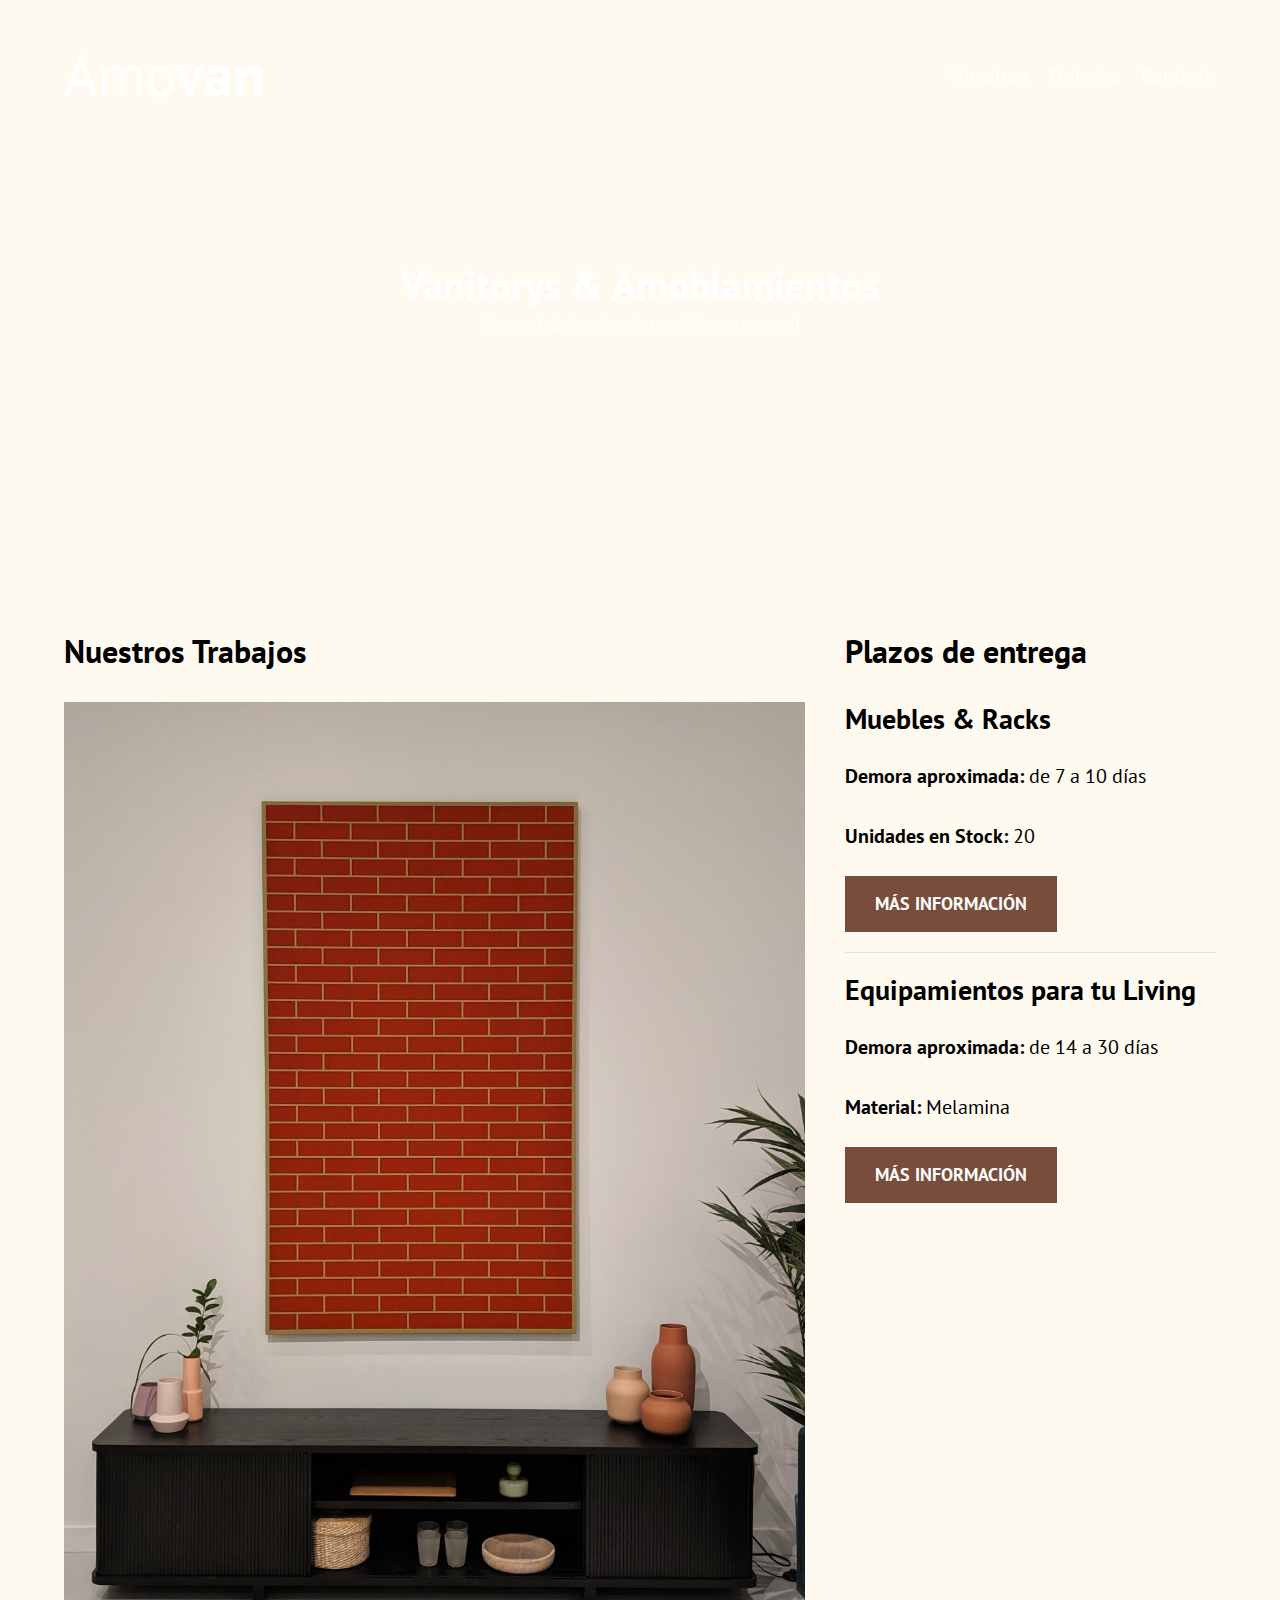
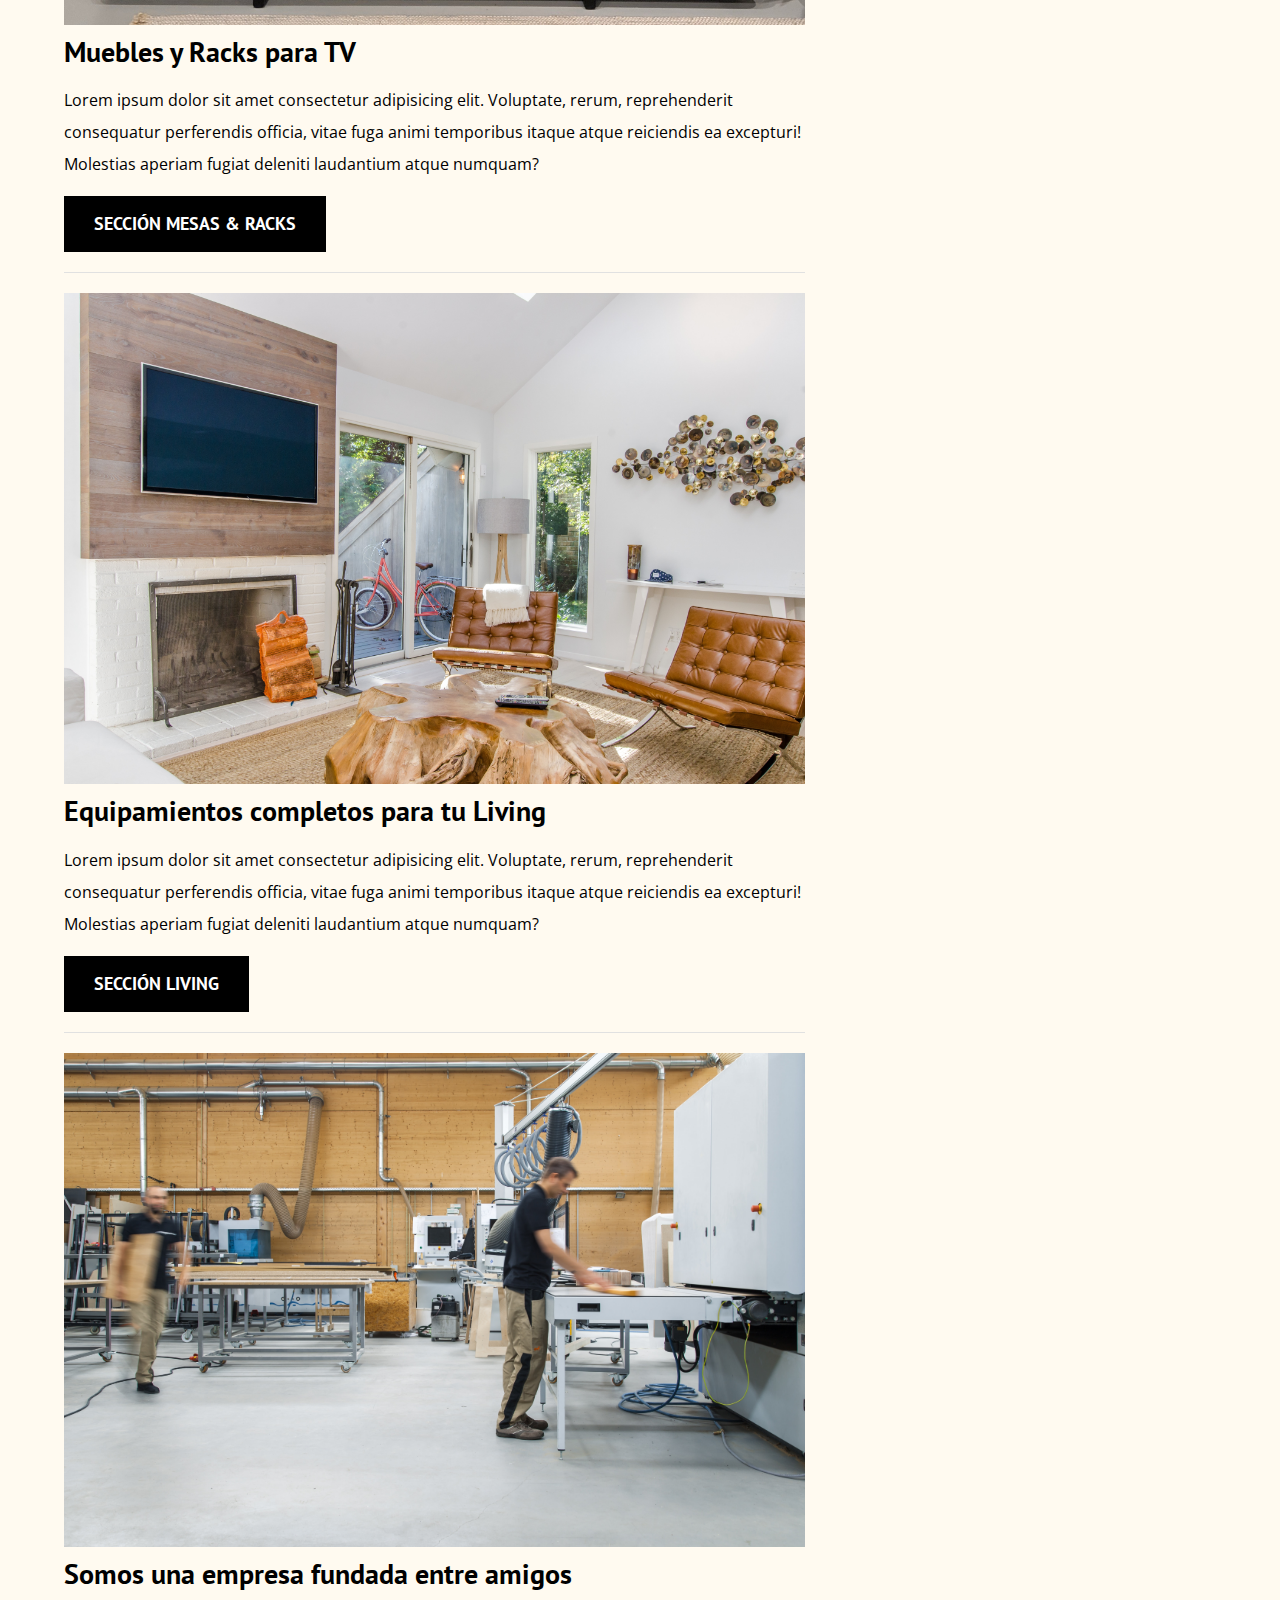
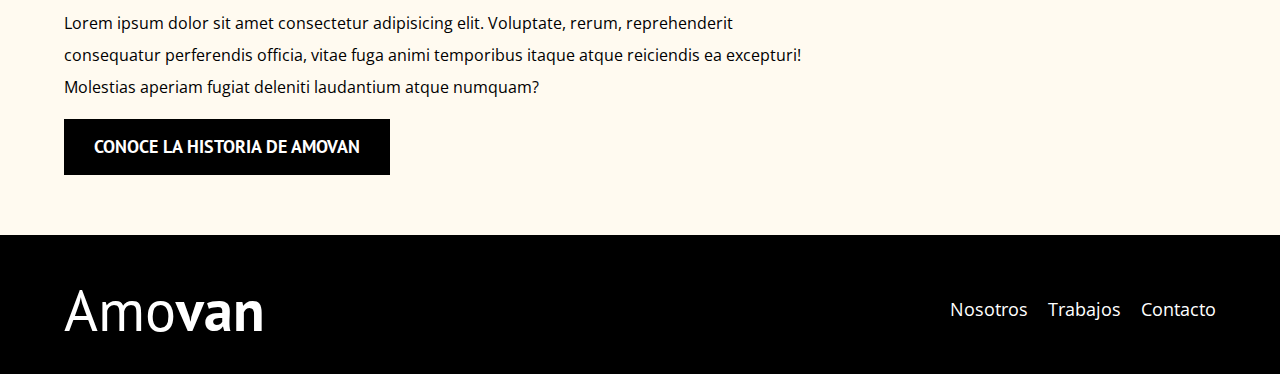
==== index.html @ 2f3b0dce "Add files via upload" ====
<!DOCTYPE html>
<html lang="en">
<head>
    <meta charset="UTF-8">
    <meta name="viewport" content="width=device-width, initial-scale=1.0">
    <title>Amovan</title>
    <meta name="description" content="Página web de blog de café">

    <!-- Prefetch -->
    <link rel="prefetch" href="nosotros.html" as="document">

    <!-- Preload -->
    <link rel="preload" href="css/normalize.css" as="style">
    <link rel="stylesheet" href="css/normalize.css">

    <link rel="preload" href="https://fonts.googleapis.com/css2?family=Open+Sans&family=PT+Sans:wght@400;700&display=swap"  crossorigin="crossorigin" as="font">
    <link href="https://fonts.googleapis.com/css2?family=Open+Sans&family=PT+Sans:wght@400;700&display=swap" rel="stylesheet">
    
    <link rel="preload" href="css/style.css" as="style">
    <link rel="stylesheet" href="css/style.css">
</head>
<body>

    <header class="header">

        <div class="contenedor">
            <div class="barra">
                <a class="logo" href="index.html">
                    <h1 class="logo__nombre no-margin centrar-texto">Amo<span class="logo__bold">van</span></h1>
                </a>

                <nav class="navegacion">
                    <a href="nosotros.html" class="navegacion__enlace">Nosotros</a>
                    <a href="trabajos.html" class="navegacion__enlace">Trabajos</a>
                    <a href="contacto.html" class="navegacion__enlace">Contacto</a>
                </nav>
            </div>
        </div>

        <div class="header__texto">
            <h2 class="no-margin">Vanitorys & Amoblamientos</h2>
            <p class="no-margin">Somos fabricantes de muebles en general</p>
        </div>
    </header>

    <div class="contenedor contenido-principal">
        <main class="blog">
            <h3>Nuestros Trabajos</h3>

            <article class="entrada">
                <div class="entrada__imagen">
                    <picture>
                        <img loading="lazy" src="img/mesitamelamina.jpg" alt="imagen blog"> 
                    </picture>
                </div>

                <div class="entrada__contenido">
                    <h4 class="no-margin">Muebles y Racks para TV </h4>
                    <p>Lorem ipsum dolor sit amet consectetur adipisicing elit. Voluptate, rerum, reprehenderit consequatur perferendis officia, vitae fuga animi temporibus itaque atque reiciendis ea excepturi! Molestias aperiam fugiat deleniti laudantium atque numquam?</p>
                    <a href="entrada.html" class="boton boton--primario">Sección Mesas & Racks</a>
                </div>
            </article>

            <article class="entrada">
                <div class="entrada__imagen">
                    <picture>
                        <img loading="lazy" src="img/livingcontele.jpg" alt="imagen blog"> 
                    </picture>
                </div>

                <div class="entrada__contenido">
                    <h4 class="no-margin">Equipamientos completos para tu Living</h4>
                    <p>Lorem ipsum dolor sit amet consectetur adipisicing elit. Voluptate, rerum, reprehenderit consequatur perferendis officia, vitae fuga animi temporibus itaque atque reiciendis ea excepturi! Molestias aperiam fugiat deleniti laudantium atque numquam?</p>
                    <a href="entrada.html" class="boton boton--primario">Sección Living</a>
                </div>
            </article>

            <article class="entrada">
                <div class="entrada__imagen">
                    <picture>
                        <img loading="lazy" src="img/luisychicha.jpg" alt="imagen blog"> 
                    </picture>
                </div>

                <div class="entrada__contenido">
                    <h4 class="no-margin">Somos una empresa fundada entre amigos</h4>
                    <p>Lorem ipsum dolor sit amet consectetur adipisicing elit. Voluptate, rerum, reprehenderit consequatur perferendis officia, vitae fuga animi temporibus itaque atque reiciendis ea excepturi! Molestias aperiam fugiat deleniti laudantium atque numquam?</p>
                    <a href="entrada.html" class="boton boton--primario">Conoce la historia de AMOVAN</a>
                </div>
            </article>
        </main>
        <aside class="sidebar">
            <h3>Plazos de entrega</h3>

            <ul class="cursos no-padding">
                <li class="widget-curso">
                    <h4 class="no-margin">Muebles & Racks</h4>
                    <p class="widget-curso__label">Demora aproximada: 
                        <span class="widget-curso__info">de 7 a 10 días</span>
                    </p>
                    <p class="widget-curso__label">Unidades en Stock: 
                        <span class="widget-curso__info">20</span>
                    </p>
                    <a href="entrada.html" class="boton boton--secundario">Más Información</a>
                </li>

                <li class="widget-curso">
                    <h4 class="no-margin">Equipamientos para tu Living</h4>
                    <p class="widget-curso__label">Demora aproximada: 
                        <span class="widget-curso__info">de 14 a 30 días</span>
                    </p>
                    <p class="widget-curso__label">Material: 
                        <span class="widget-curso__info">Melamina</span>
                    </p>
                    <a href="entrada.html" class="boton boton--secundario">Más Información</a>
                </li>
            </ul>
        </aside>
    </div>

    <footer class="footer">
        <div class="contenedor">
            <div class="barra">
                <a class="logo" href="index.html">
                    <h1 class="logo__nombre no-margin centrar-texto">Amo<span class="logo__bold">van</span></h1>
                </a>

                <nav class="navegacion">
                    <a href="nosotros.html" class="navegacion__enlace">Nosotros</a>
                    <a href="trabajos.html" class="navegacion__enlace">Trabajos</a>
                    <a href="contacto.html" class="navegacion__enlace">Contacto</a>
                </nav>
            </div>
        </div>
    </footer>
    
    <script src="js/modernizr.js"></script>
</body>
</html>
---- css/style.css ----
:root {
    --fuenteHeading: 'PT Sans', sans-serif;
    --fuenteParrafos: 'Open Sans', sans-serif;

    --primario: #784D3C;
    --gris: #e1e1e1;
    --blanco: #ffffff;
    --negro: #000000;
}
html {
    box-sizing: border-box;
    font-size: 62.5%; /* 1 rem = 10px */    
}
*, *:before, *:after {
    box-sizing: inherit;
}
body {
    background-color: #fffaf0;
    font-family: var(--fuenteParrafos);
    font-size: 1.6rem;
    line-height: 2;
}

/** Globales **/
.contenedor {
    width: min(90%, 120rem);
    margin: 0 auto;
}
a {
    text-decoration: none;
}
h1, h2, h3, h4 {
    font-family: var(--fuenteHeading);
    line-height: 1.2;
}
h1 {
    font-size: 5.8rem;
}
h2 {
    font-size: 4rem;
}
h3 {
    font-size: 3.2rem;
}
h4 {
    font-size: 2.8rem;
}
img {
    max-width: 100%;
}
/** Utilidades **/
.no-margin {
    margin: 0;
}
.no-padding {
    padding: 0;
}
.centrar-texto {
    text-align: center;
}

/** Header **/
.webp .header {
    background-image: url(../img/bannereditado.jpg);
}
.no-webp .header {
    background-image: url(../img/bannereditado.jpg);
}
.header {
    height: 60rem;
    background-size: cover;
    background-repeat: no-repeat;
    background-position: center center;
}
.header__texto {
   text-align: center;
   color: var(--blanco);
   margin-top: 5rem;
}
@media (min-width: 768px) {
    .header__texto {
        margin-top: 15rem;
    }
}
.barra {
    padding-top: 4rem;
}

@media (min-width: 768px) {
    .barra {
        display: flex;
        justify-content: space-between;
        align-items: center;
    }
}
.logo {
    color: var(--blanco);
    
}
.logo__nombre {
    font-weight: 400;
}
.logo__bold {
    font-weight: 700;
}
@media (min-width: 768px) {
    .navegacion {
        display: flex;
        gap: 2rem;
    }
}
.navegacion__enlace {
    display: block;
    text-align: center;
    font-size: 1.8rem;
    color: var(--blanco);
}

@media (min-width: 768px) {
    .contenido-principal {
        display: grid;
        grid-template-columns: 2fr 1fr;
        column-gap: 4rem;
    }
}

.entrada {
    border-bottom: 1px solid var(--gris);
    margin-bottom: 2rem;
}
.entrada:last-of-type {
    border: none;
    margin-bottom: 0;
}
.boton {
    display: block;
    font-family: var(--fuenteHeading);
    color: var(--blanco);
    text-align: center;
    padding: 1rem 3rem;
    font-size: 1.8rem;
    text-transform: uppercase;
    font-weight: 700;
    margin-bottom: 2rem;
    border: none;
}

@media (min-width: 768px) {
    .boton {
        display: inline-block;

    }
}
.boton:hover {
    cursor: pointer;
}
.boton--primario {
    background-color: var(--negro);
}
.boton--secundario {
    background-color: var(--primario);
}

.cursos {
    list-style: none;
}

.widget-curso {
    border-bottom: 1px solid var(--gris);
    margin-bottom: 2rem;
}
.widget-curso:last-of-type {
    border: none;
    margin-bottom: 0;
}
.widget-curso__label {
    font-family: var(--fuenteHeading);
    font-weight: bold;
}
.widget-curso__info {
    font-weight: normal;
}
.widget-curso__label,
.widget-curso__info {
    font-size: 2rem;
}

.footer {
    background-color: var(--negro);
    padding-bottom: 3rem;
    margin-top: 4rem;
}

/** Sobre Nosotros **/
@media (min-width: 768px) {
    .sobre-nosotros {
        display: grid;
        grid-template-columns: repeat(2, 1fr);
        column-gap: 2rem;
    }
}

/** Cursos **/
.curso {
    padding: 3rem 0;
    border-bottom: 1px solid var(--gris);
}
@media (min-width: 768px) {
    .curso {
        display: grid;
        grid-template-columns: 1fr 2fr;
        column-gap: 2rem;
    }
}
.curso:last-of-type {
   border: none;
}
.curso__label {
    font-family: var(--fuenteHeading);
    font-weight: bold;
}
.curso__info {
    font-weight: normal;
}
.curso__label,
.curso__info {
    font-size: 2rem;
}

/** Contacto **/
.contacto-bg {
    background-image: url(../img/maquinas.jpg);
    height: 40rem;
    background-size: cover;
    background-repeat: no-repeat;
}

.formulario {
    background-color: var(--blanco);
    margin: -5rem auto 0 auto;
    width: 95%;
    padding: 5rem;
}
.campo {
    display: flex;
    margin-bottom: 2rem;
}
.campo__label {
    flex: 0 0 9rem;
    text-align: right;
    padding-right: 2rem;
}
.campo__field {
    flex: 1;
    border: 1px solid var(--gris);
}
.campo__field--textarea {
    height: 20rem;
}
---- css/style.css ----
:root {
    --fuenteHeading: 'PT Sans', sans-serif;
    --fuenteParrafos: 'Open Sans', sans-serif;

    --primario: #784D3C;
    --gris: #e1e1e1;
    --blanco: #ffffff;
    --negro: #000000;
}
html {
    box-sizing: border-box;
    font-size: 62.5%; /* 1 rem = 10px */    
}
*, *:before, *:after {
    box-sizing: inherit;
}
body {
    background-color: #fffaf0;
    font-family: var(--fuenteParrafos);
    font-size: 1.6rem;
    line-height: 2;
}

/** Globales **/
.contenedor {
    width: min(90%, 120rem);
    margin: 0 auto;
}
a {
    text-decoration: none;
}
h1, h2, h3, h4 {
    font-family: var(--fuenteHeading);
    line-height: 1.2;
}
h1 {
    font-size: 5.8rem;
}
h2 {
    font-size: 4rem;
}
h3 {
    font-size: 3.2rem;
}
h4 {
    font-size: 2.8rem;
}
img {
    max-width: 100%;
}
/** Utilidades **/
.no-margin {
    margin: 0;
}
.no-padding {
    padding: 0;
}
.centrar-texto {
    text-align: center;
}

/** Header **/
.webp .header {
    background-image: url(../img/bannereditado.jpg);
}
.no-webp .header {
    background-image: url(../img/bannereditado.jpg);
}
.header {
    height: 60rem;
    background-size: cover;
    background-repeat: no-repeat;
    background-position: center center;
}
.header__texto {
   text-align: center;
   color: var(--blanco);
   margin-top: 5rem;
}
@media (min-width: 768px) {
    .header__texto {
        margin-top: 15rem;
    }
}
.barra {
    padding-top: 4rem;
}

@media (min-width: 768px) {
    .barra {
        display: flex;
        justify-content: space-between;
        align-items: center;
    }
}
.logo {
    color: var(--blanco);
    
}
.logo__nombre {
    font-weight: 400;
}
.logo__bold {
    font-weight: 700;
}
@media (min-width: 768px) {
    .navegacion {
        display: flex;
        gap: 2rem;
    }
}
.navegacion__enlace {
    display: block;
    text-align: center;
    font-size: 1.8rem;
    color: var(--blanco);
}

@media (min-width: 768px) {
    .contenido-principal {
        display: grid;
        grid-template-columns: 2fr 1fr;
        column-gap: 4rem;
    }
}

.entrada {
    border-bottom: 1px solid var(--gris);
    margin-bottom: 2rem;
}
.entrada:last-of-type {
    border: none;
    margin-bottom: 0;
}
.boton {
    display: block;
    font-family: var(--fuenteHeading);
    color: var(--blanco);
    text-align: center;
    padding: 1rem 3rem;
    font-size: 1.8rem;
    text-transform: uppercase;
    font-weight: 700;
    margin-bottom: 2rem;
    border: none;
}

@media (min-width: 768px) {
    .boton {
        display: inline-block;

    }
}
.boton:hover {
    cursor: pointer;
}
.boton--primario {
    background-color: var(--negro);
}
.boton--secundario {
    background-color: var(--primario);
}

.cursos {
    list-style: none;
}

.widget-curso {
    border-bottom: 1px solid var(--gris);
    margin-bottom: 2rem;
}
.widget-curso:last-of-type {
    border: none;
    margin-bottom: 0;
}
.widget-curso__label {
    font-family: var(--fuenteHeading);
    font-weight: bold;
}
.widget-curso__info {
    font-weight: normal;
}
.widget-curso__label,
.widget-curso__info {
    font-size: 2rem;
}

.footer {
    background-color: var(--negro);
    padding-bottom: 3rem;
    margin-top: 4rem;
}

/** Sobre Nosotros **/
@media (min-width: 768px) {
    .sobre-nosotros {
        display: grid;
        grid-template-columns: repeat(2, 1fr);
        column-gap: 2rem;
    }
}

/** Cursos **/
.curso {
    padding: 3rem 0;
    border-bottom: 1px solid var(--gris);
}
@media (min-width: 768px) {
    .curso {
        display: grid;
        grid-template-columns: 1fr 2fr;
        column-gap: 2rem;
    }
}
.curso:last-of-type {
   border: none;
}
.curso__label {
    font-family: var(--fuenteHeading);
    font-weight: bold;
}
.curso__info {
    font-weight: normal;
}
.curso__label,
.curso__info {
    font-size: 2rem;
}

/** Contacto **/
.contacto-bg {
    background-image: url(../img/maquinas.jpg);
    height: 40rem;
    background-size: cover;
    background-repeat: no-repeat;
}

.formulario {
    background-color: var(--blanco);
    margin: -5rem auto 0 auto;
    width: 95%;
    padding: 5rem;
}
.campo {
    display: flex;
    margin-bottom: 2rem;
}
.campo__label {
    flex: 0 0 9rem;
    text-align: right;
    padding-right: 2rem;
}
.campo__field {
    flex: 1;
    border: 1px solid var(--gris);
}
.campo__field--textarea {
    height: 20rem;
}
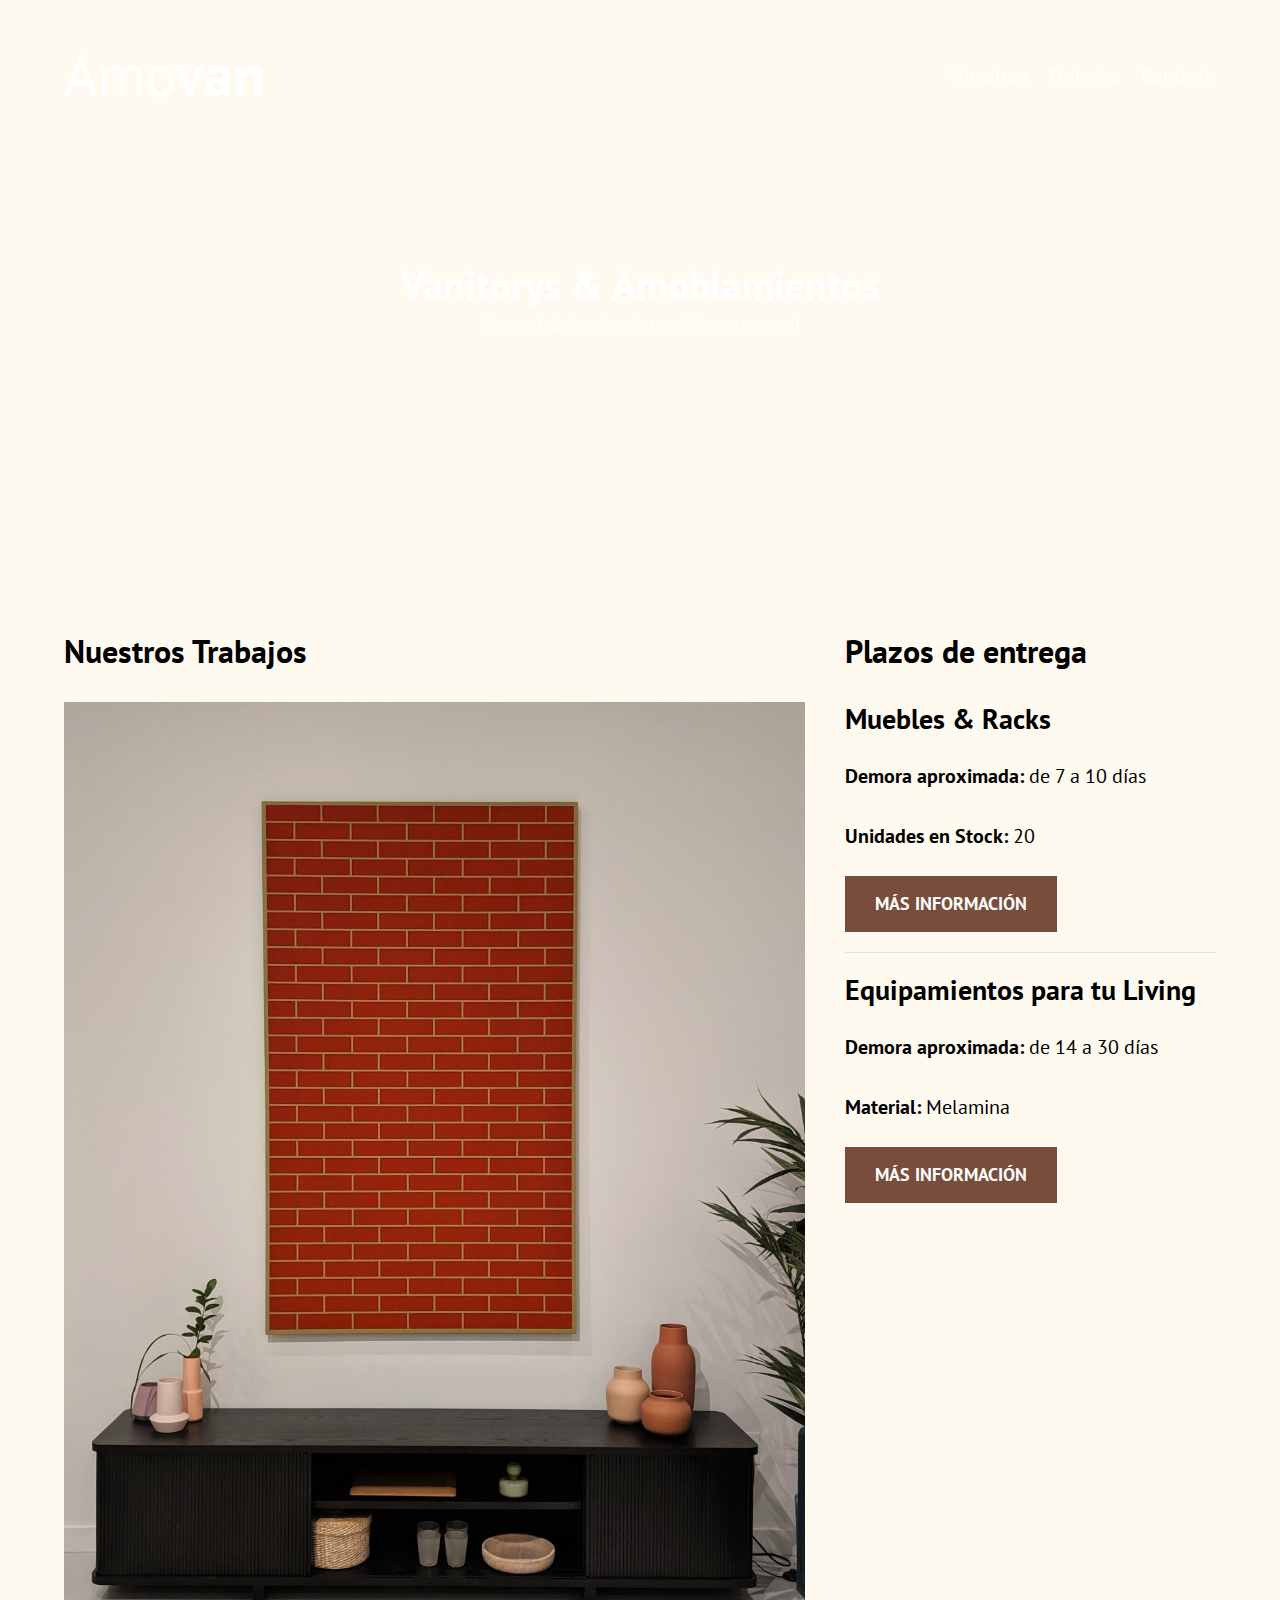
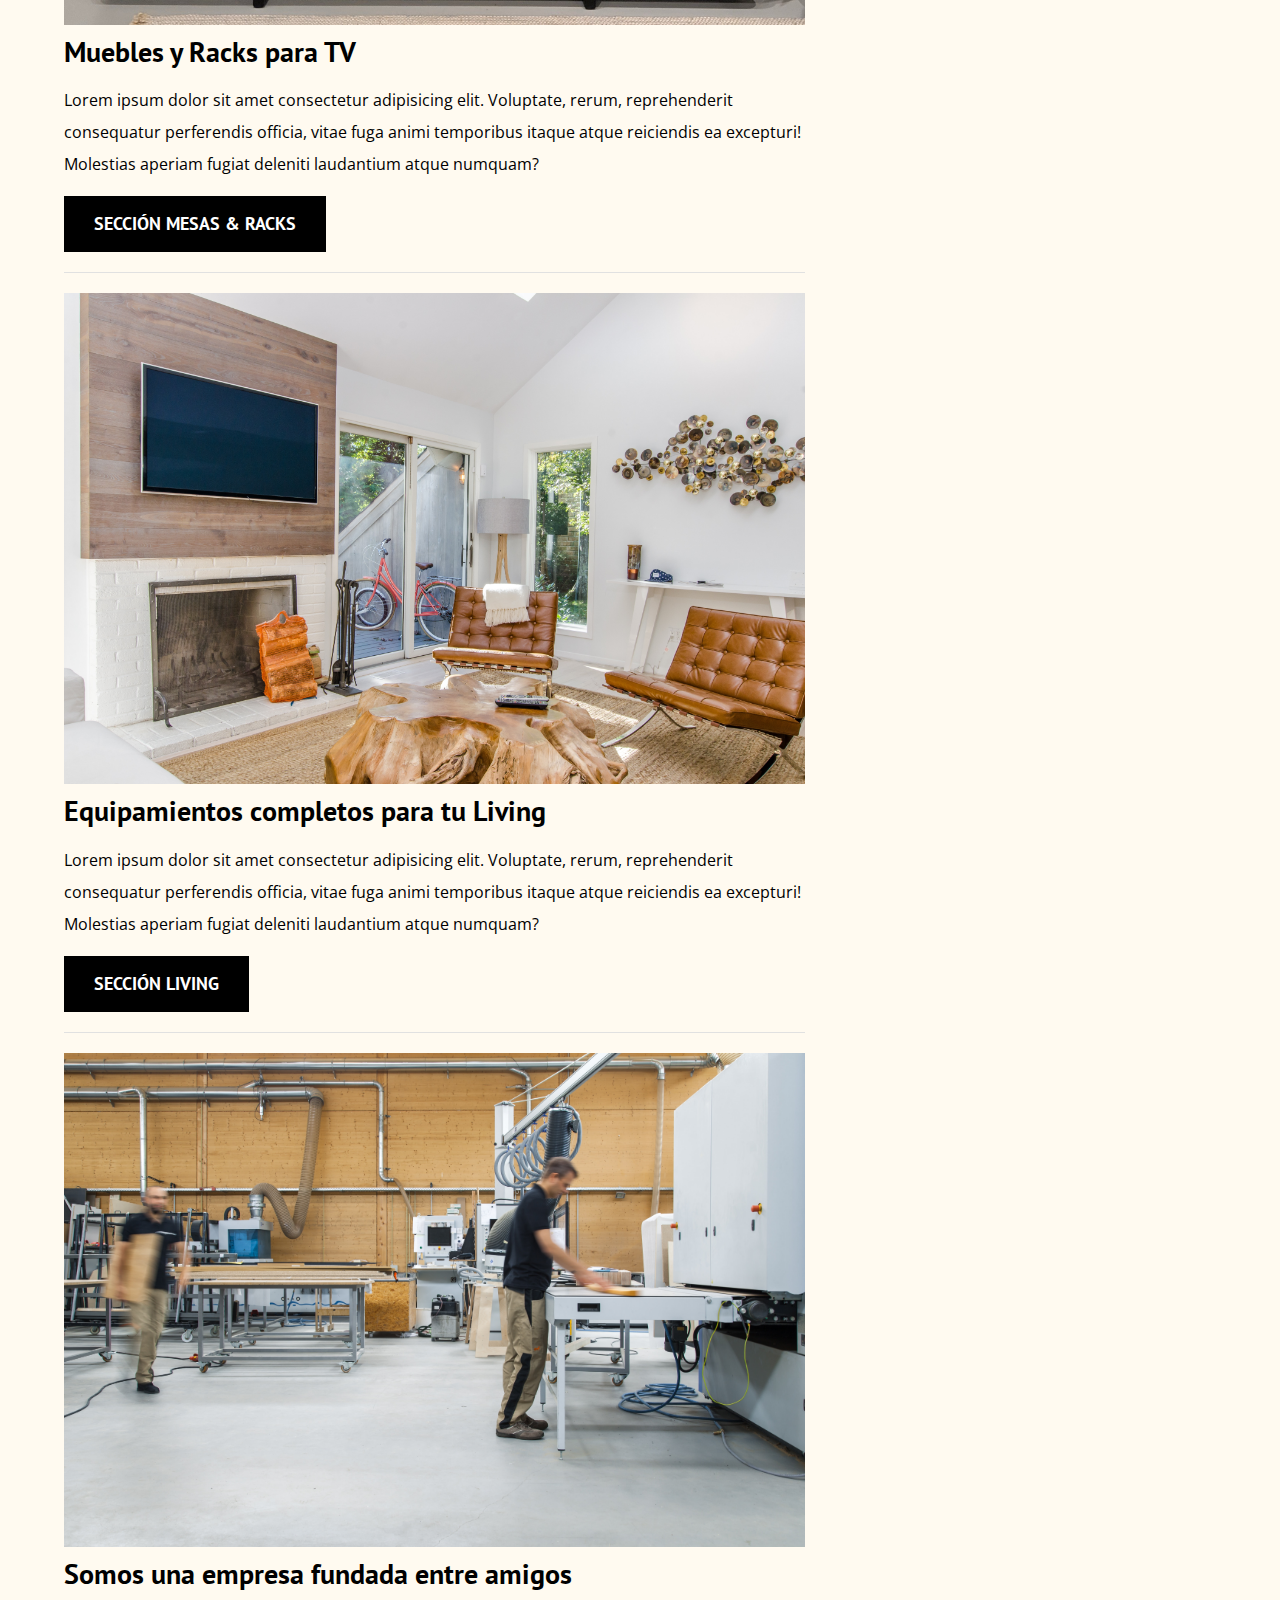
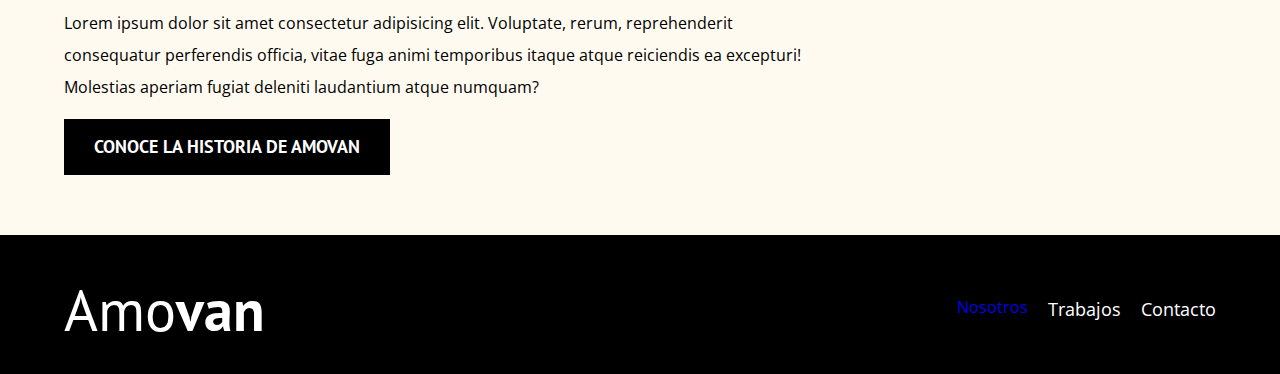
==== commit 5bf6a3c5: "Add files via upload" ====
--- a/index.html
+++ b/index.html
@@ -1,10 +1,11 @@
 <!DOCTYPE html>
 <html lang="en">
+
 <head>
     <meta charset="UTF-8">
     <meta name="viewport" content="width=device-width, initial-scale=1.0">
     <title>Amovan</title>
-    <meta name="description" content="Página web de blog de café">
+    <meta name="description" content="Página web de muebles de diseño">
 
     <!-- Prefetch -->
     <link rel="prefetch" href="nosotros.html" as="document">
@@ -13,12 +14,19 @@
     <link rel="preload" href="css/normalize.css" as="style">
     <link rel="stylesheet" href="css/normalize.css">
 
-    <link rel="preload" href="https://fonts.googleapis.com/css2?family=Open+Sans&family=PT+Sans:wght@400;700&display=swap"  crossorigin="crossorigin" as="font">
-    <link href="https://fonts.googleapis.com/css2?family=Open+Sans&family=PT+Sans:wght@400;700&display=swap" rel="stylesheet">
-    
+    <link rel="preload"
+        href="https://fonts.googleapis.com/css2?family=Open+Sans&family=PT+Sans:wght@400;700&display=swap"
+        crossorigin="crossorigin" as="font">
+    <link href="https://fonts.googleapis.com/css2?family=Open+Sans&family=PT+Sans:wght@400;700&display=swap"
+        rel="stylesheet">
+    <link rel="preconnect" href="https://fonts.googleapis.com">
+
+    <link rel="preconnect" href="https://fonts.gstatic.com" crossorigin>
+    <link href="https://fonts.googleapis.com/css2?family=Lobster&display=swap" rel="stylesheet">
     <link rel="preload" href="css/style.css" as="style">
     <link rel="stylesheet" href="css/style.css">
 </head>
+
 <body>
 
     <header class="header">
@@ -26,7 +34,8 @@
         <div class="contenedor">
             <div class="barra">
                 <a class="logo" href="index.html">
-                    <h1 class="logo__nombre no-margin centrar-texto">Amo<span class="logo__bold">van</span></h1>
+                    <h1 class="logo__nombre no-margin centrar-texto animar-logo">Amo<span class="logo__bold">van</span>
+                    </h1>
                 </a>
 
                 <nav class="navegacion">
@@ -38,81 +47,88 @@
         </div>
 
         <div class="header__texto">
-            <h2 class="no-margin">Vanitorys & Amoblamientos</h2>
-            <p class="no-margin">Somos fabricantes de muebles en general</p>
+            <h2 class="no-margin hidden">Vanitorys & Amoblamientos</h2>
+            <p class="no-margin hidden">Somos fabricantes de muebles en general</p>
         </div>
     </header>
 
     <div class="contenedor contenido-principal">
         <main class="blog">
-            <h3>Nuestros Trabajos</h3>
+
+            <h3 class="hidden">Nuestros Trabajos</h3>
 
             <article class="entrada">
-                <div class="entrada__imagen">
+                <div class="entrada__imagen hidden">
                     <picture>
-                        <img loading="lazy" src="img/mesitamelamina.jpg" alt="imagen blog"> 
+                        <img loading="lazy" src="img/mesitamelamina.jpg" alt="imagen blog">
                     </picture>
                 </div>
 
-                <div class="entrada__contenido">
-                    <h4 class="no-margin">Muebles y Racks para TV </h4>
-                    <p>Lorem ipsum dolor sit amet consectetur adipisicing elit. Voluptate, rerum, reprehenderit consequatur perferendis officia, vitae fuga animi temporibus itaque atque reiciendis ea excepturi! Molestias aperiam fugiat deleniti laudantium atque numquam?</p>
-                    <a href="entrada.html" class="boton boton--primario">Sección Mesas & Racks</a>
+                <div class="entrada__contenido hidden">
+                    <h4 class="no-margin hidden">Muebles y Racks para TV </h4>
+                    <p class="hidden">Lorem ipsum dolor sit amet consectetur adipisicing elit. Voluptate, rerum,
+                        reprehenderit consequatur perferendis officia, vitae fuga animi temporibus itaque atque
+                        reiciendis ea excepturi! Molestias aperiam fugiat deleniti laudantium atque numquam?</p>
+                    <a href="entrada.html" class="boton boton--primario hidden">Sección Mesas & Racks</a>
                 </div>
             </article>
 
             <article class="entrada">
                 <div class="entrada__imagen">
                     <picture>
-                        <img loading="lazy" src="img/livingcontele.jpg" alt="imagen blog"> 
+                        <img loading="lazy" src="img/livingcontele.jpg" alt="imagen blog" class="hidden">
                     </picture>
                 </div>
 
                 <div class="entrada__contenido">
-                    <h4 class="no-margin">Equipamientos completos para tu Living</h4>
-                    <p>Lorem ipsum dolor sit amet consectetur adipisicing elit. Voluptate, rerum, reprehenderit consequatur perferendis officia, vitae fuga animi temporibus itaque atque reiciendis ea excepturi! Molestias aperiam fugiat deleniti laudantium atque numquam?</p>
-                    <a href="entrada.html" class="boton boton--primario">Sección Living</a>
+                    <h4 class="no-margin hidden">Equipamientos completos para tu Living</h4>
+                    <p class="hidden">Lorem ipsum dolor sit amet consectetur adipisicing elit. Voluptate, rerum,
+                        reprehenderit consequatur perferendis officia, vitae fuga animi temporibus itaque atque
+                        reiciendis ea excepturi! Molestias aperiam fugiat deleniti laudantium atque numquam?</p>
+                    <a href="entrada.html" class="boton boton--primario hidden">Sección Living</a>
                 </div>
             </article>
 
             <article class="entrada">
                 <div class="entrada__imagen">
                     <picture>
-                        <img loading="lazy" src="img/luisychicha.jpg" alt="imagen blog"> 
+                        <img loading="lazy" src="img/luisychicha.jpg" alt="imagen blog" class="hidden">
                     </picture>
                 </div>
 
                 <div class="entrada__contenido">
-                    <h4 class="no-margin">Somos una empresa fundada entre amigos</h4>
-                    <p>Lorem ipsum dolor sit amet consectetur adipisicing elit. Voluptate, rerum, reprehenderit consequatur perferendis officia, vitae fuga animi temporibus itaque atque reiciendis ea excepturi! Molestias aperiam fugiat deleniti laudantium atque numquam?</p>
-                    <a href="entrada.html" class="boton boton--primario">Conoce la historia de AMOVAN</a>
+                    <h4 class="no-margin hidden">Somos una empresa fundada entre amigos</h4>
+                    <p class="hidden">Lorem ipsum dolor sit amet consectetur adipisicing elit. Voluptate, rerum,
+                        reprehenderit consequatur perferendis officia, vitae fuga animi temporibus itaque atque
+                        reiciendis ea excepturi! Molestias aperiam fugiat deleniti laudantium atque numquam?</p>
+                    <a href="entrada.html" class="boton boton--primario hidden">Conoce la historia de AMOVAN</a>
                 </div>
             </article>
         </main>
         <aside class="sidebar">
-            <h3>Plazos de entrega</h3>
+            <h3 class="hidden">Plazos de entrega</h3>
 
             <ul class="cursos no-padding">
                 <li class="widget-curso">
-                    <h4 class="no-margin">Muebles & Racks</h4>
-                    <p class="widget-curso__label">Demora aproximada: 
-                        <span class="widget-curso__info">de 7 a 10 días</span>
+                    <h4 class="no-margin hidden">Muebles & Racks</h4>
+                    <p class="widget-curso__label hidden">Demora aproximada:
+                        <span class="widget-curso__info hidden">de 7 a 10 días</span>
                     </p>
-                    <p class="widget-curso__label">Unidades en Stock: 
-                        <span class="widget-curso__info">20</span>
+                    <p class="widget-curso__label hidden">Unidades en Stock:
+                        <span class="widget-curso__info hidden">20</span>
                     </p>
-                    <a href="entrada.html" class="boton boton--secundario">Más Información</a>
+                    <a href="entrada.html" class="boton boton--secundario hidden">Más Información</a>
                 </li>
 
                 <li class="widget-curso">
-                    <h4 class="no-margin">Equipamientos para tu Living</h4>
-                    <p class="widget-curso__label">Demora aproximada: 
-                        <span class="widget-curso__info">de 14 a 30 días</span>
+                    <h4 class="no-margin hidden">Equipamientos para tu Living</h4>
+                    <p class="widget-curso__label hidden">Demora aproximada:
+                        <span class="widget-curso__info hidden">de 14 a 30 días</span>
                     </p>
-                    <p class="widget-curso__label">Material: 
-                        <span class="widget-curso__info">Melamina</span>
+                    <p class="widget-curso__label hidden">Material:
+                        <span class="widget-curso__info hidden">Melamina</span>
                     </p>
-                    <a href="entrada.html" class="boton boton--secundario">Más Información</a>
+                    <a href="entrada.html" class="boton boton--secundario hidden">Más Información</a>
                 </li>
             </ul>
         </aside>
@@ -122,18 +138,22 @@
         <div class="contenedor">
             <div class="barra">
                 <a class="logo" href="index.html">
-                    <h1 class="logo__nombre no-margin centrar-texto">Amo<span class="logo__bold">van</span></h1>
+                    <h1 class="logo__nombre no-margin centrar-texto hidden">Amo<span class="logo__bold">van</span></h1>
                 </a>
 
                 <nav class="navegacion">
-                    <a href="nosotros.html" class="navegacion__enlace">Nosotros</a>
+                    <a href="nosotros.html" class="navegacion__enlace--activo">Nosotros</a>
                     <a href="trabajos.html" class="navegacion__enlace">Trabajos</a>
                     <a href="contacto.html" class="navegacion__enlace">Contacto</a>
                 </nav>
             </div>
         </div>
     </footer>
-    
+
     <script src="js/modernizr.js"></script>
+
+    <script src="js/scripts.js"></script>
+
 </body>
+
 </html>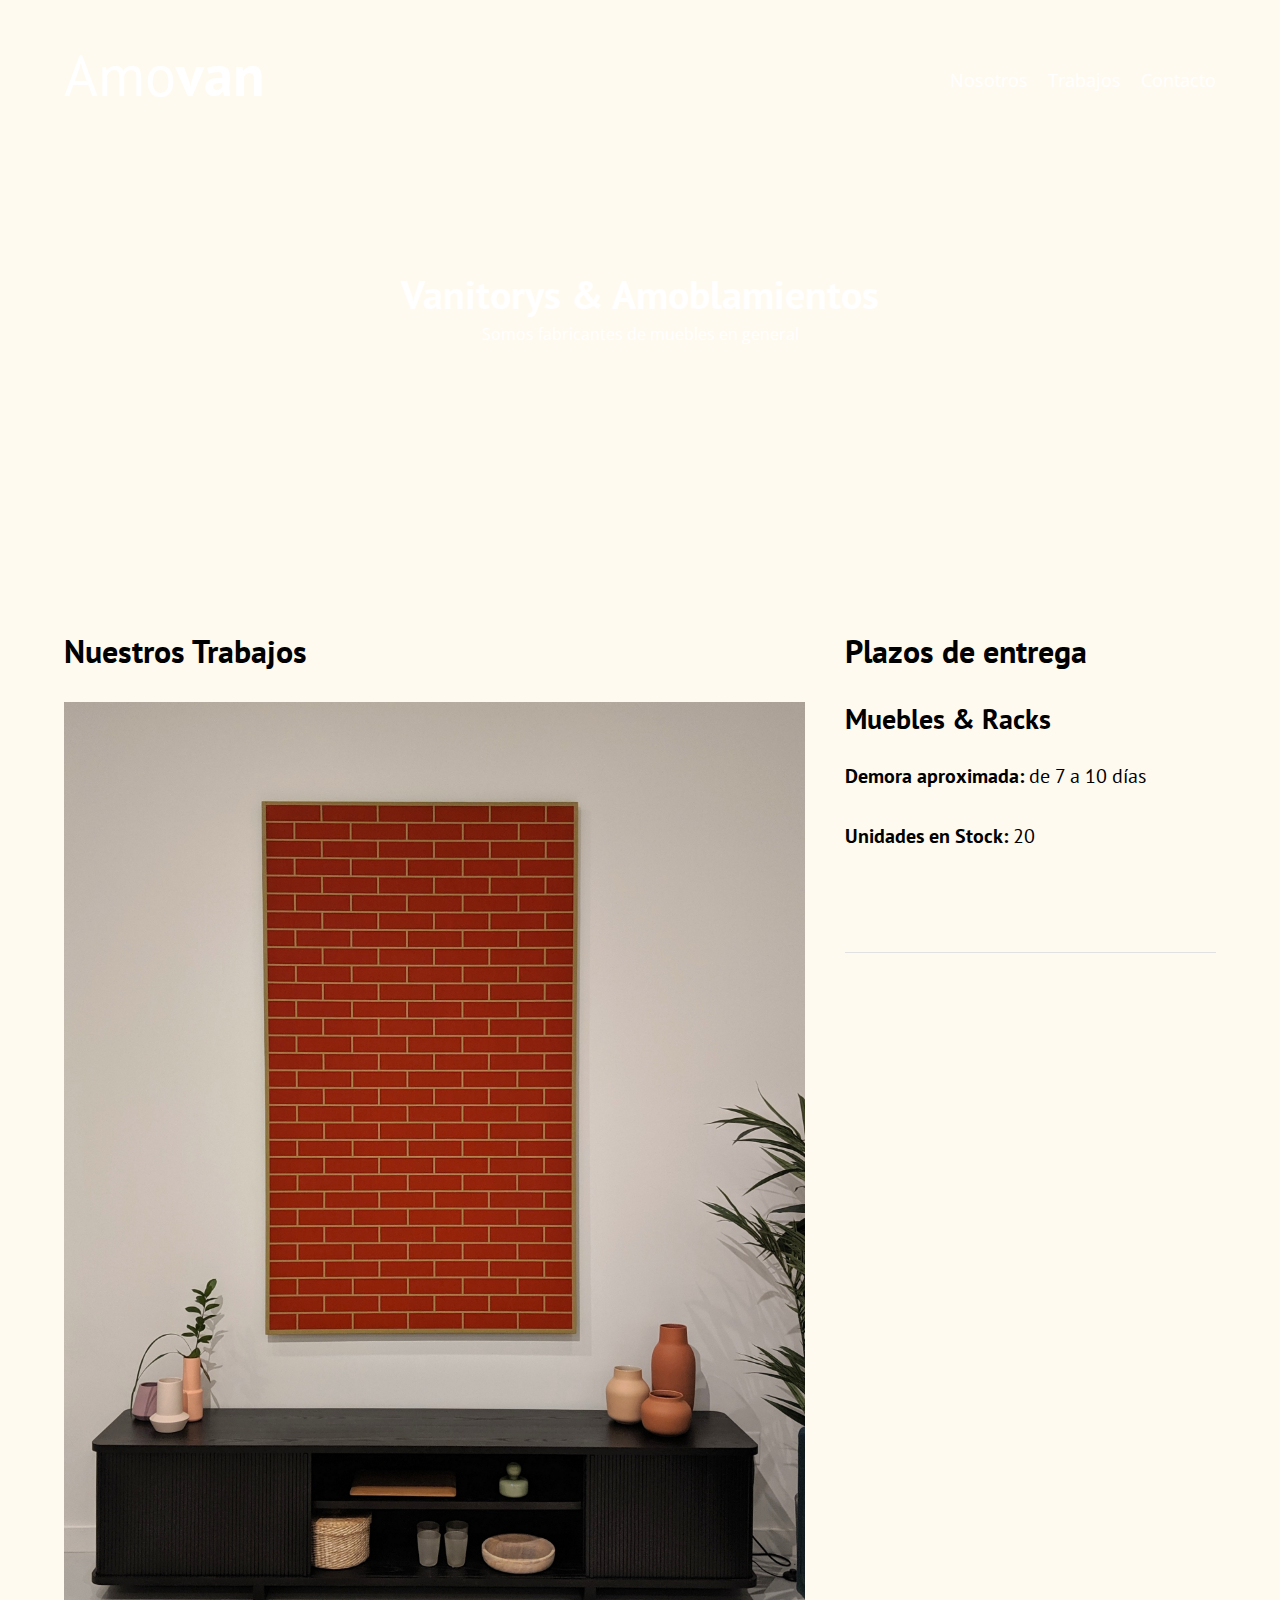
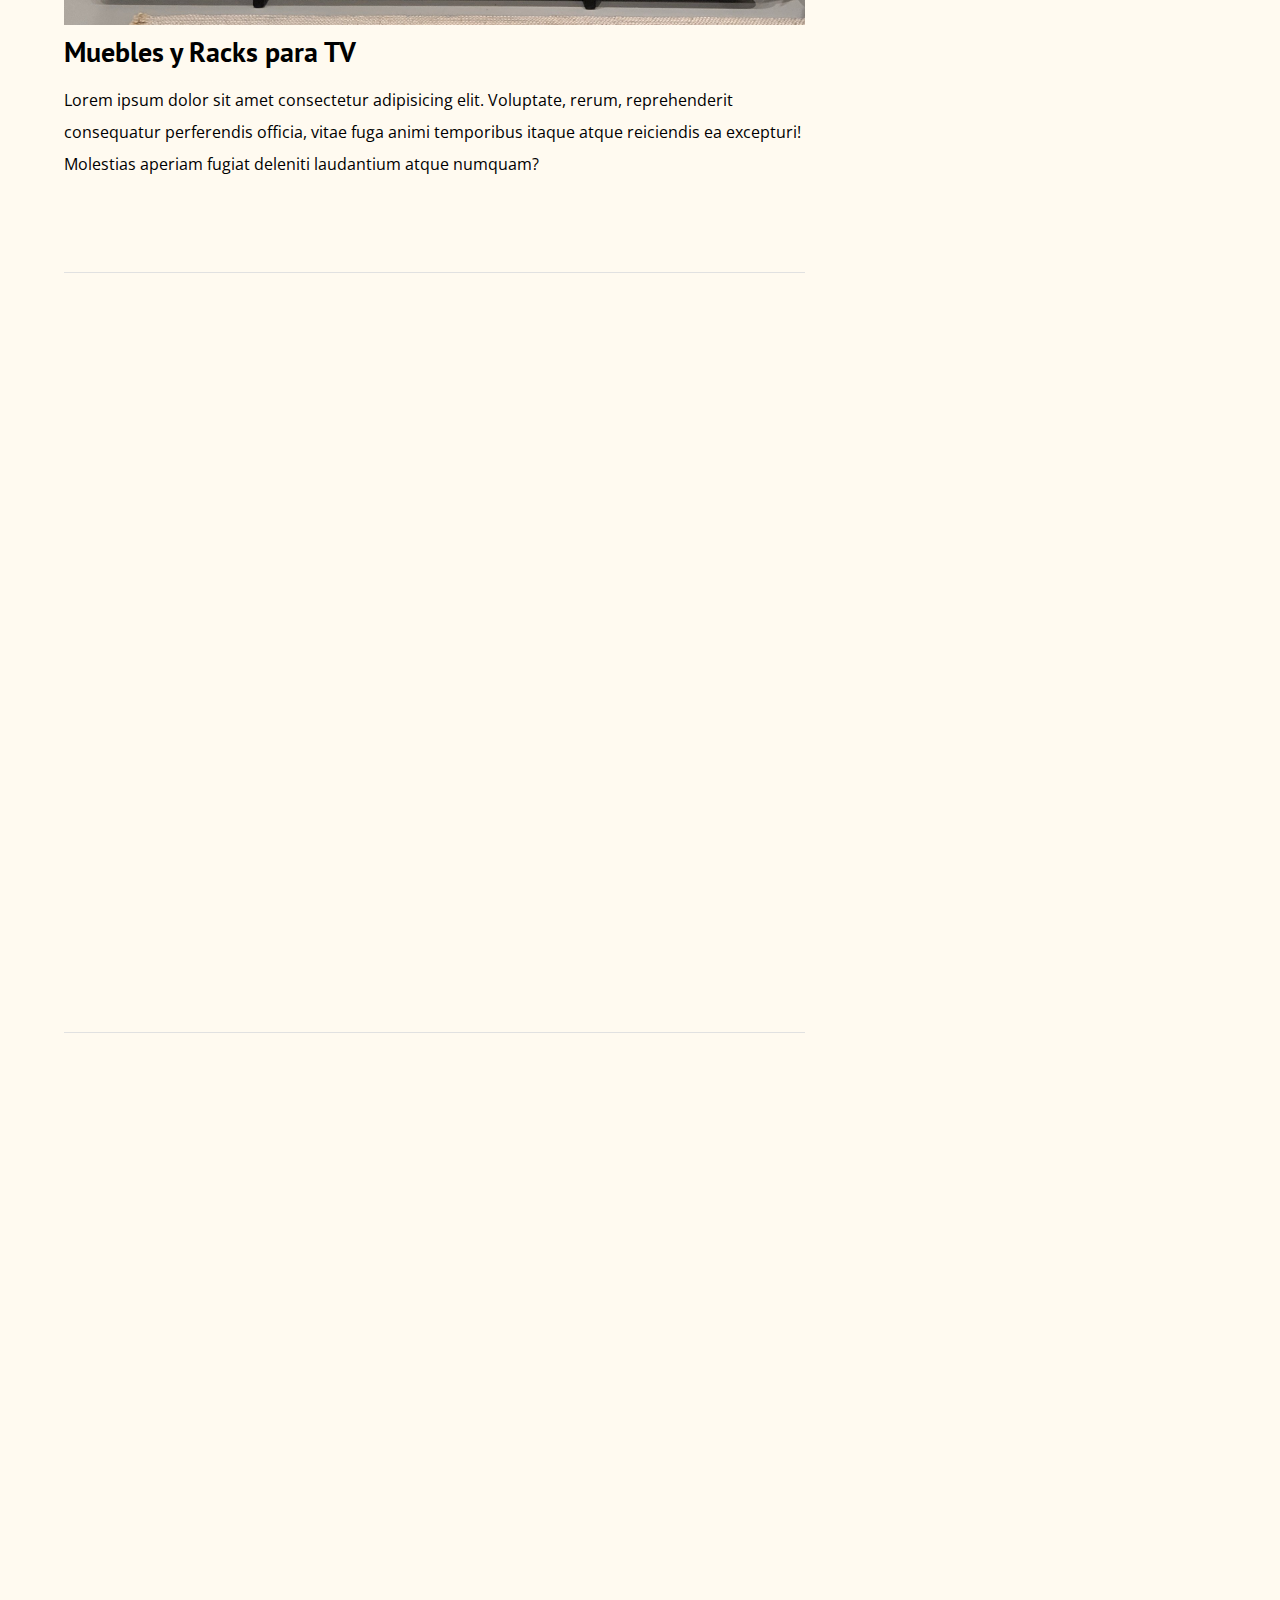
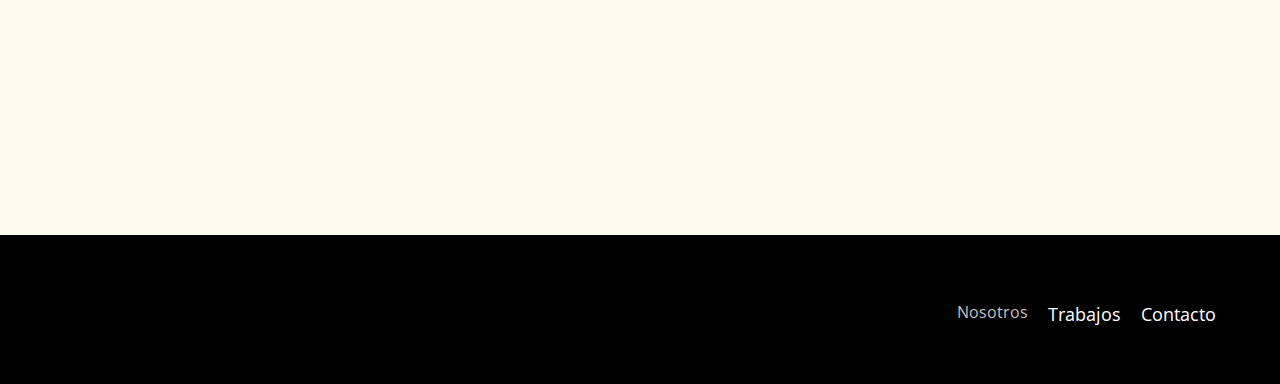
==== commit 98c96a75: "Add files via upload" ====
--- a/index.html
+++ b/index.html
@@ -34,7 +34,7 @@
         <div class="contenedor">
             <div class="barra">
                 <a class="logo" href="index.html">
-                    <h1 class="logo__nombre no-margin centrar-texto animar-logo">Amo<span class="logo__bold">van</span>
+                    <h1 class="logo__nombre no-margin centrar-texto logo-animado">Amo<span class="logo__bold">van</span>
                     </h1>
                 </a>
 
--- a/css/style.css
+++ b/css/style.css
@@ -1,6 +1,6 @@
 :root {
     --fuenteHeading: 'PT Sans', sans-serif;
-    --fuenteParrafos: 'Open Sans', sans-serif;
+    --fuenteParrafos: 'Open Sans', sans-serif ; 
 
     --primario: #784D3C;
     --gris: #e1e1e1;
@@ -60,6 +60,21 @@
 }
 
 /** Header **/
+
+/** Animación Logo **/
+
+@keyframes moveText {
+  0% {
+    transform: translateX(0);
+  }
+  20% {
+    transform: translateX(20%);
+  }
+}
+
+  
+
+
 .webp .header {
     background-image: url(../img/bannereditado.jpg);
 }
@@ -97,9 +112,16 @@
     color: var(--blanco);
     
 }
+
 .logo__nombre {
-    font-weight: 400;
-}
+  font-weight: 400;
+  animation: moveText 6s linear; /* Cambia la duración a tu gusto */
+  animation-fill-mode: forwards; /* Mantiene el estado final de la animación */
+  white-space: nowrap; /* Evita que el texto se divida en varias líneas */
+  overflow: hidden; /* Oculta el texto que se desborda */
+  display: inline-block; /* Permite el uso de translateX */
+}
+
 .logo__bold {
     font-weight: 700;
 }
@@ -114,6 +136,11 @@
     text-align: center;
     font-size: 1.8rem;
     color: var(--blanco);
+}
+
+.navegacion__enlace--activo,
+.navegacion__enlace:hover {
+    color: rgb(194, 194, 194);
 }
 
 @media (min-width: 768px) {
@@ -256,4 +283,18 @@
 }
 .campo__field--textarea {
     height: 20rem;
-}+}
+
+
+/*EFECTO APARICIÓN */
+
+.hidden {
+    opacity: 0;
+    transform: translateY(30px);
+    transition: opacity 1.2s, transform 1.2s;
+  }
+  
+  .visible {
+    opacity: 1;
+    transform: translateY(0);
+  }--- a/css/style.css
+++ b/css/style.css
@@ -1,6 +1,6 @@
 :root {
     --fuenteHeading: 'PT Sans', sans-serif;
-    --fuenteParrafos: 'Open Sans', sans-serif;
+    --fuenteParrafos: 'Open Sans', sans-serif ; 
 
     --primario: #784D3C;
     --gris: #e1e1e1;
@@ -60,6 +60,21 @@
 }
 
 /** Header **/
+
+/** Animación Logo **/
+
+@keyframes moveText {
+  0% {
+    transform: translateX(0);
+  }
+  20% {
+    transform: translateX(20%);
+  }
+}
+
+  
+
+
 .webp .header {
     background-image: url(../img/bannereditado.jpg);
 }
@@ -97,9 +112,16 @@
     color: var(--blanco);
     
 }
+
 .logo__nombre {
-    font-weight: 400;
-}
+  font-weight: 400;
+  animation: moveText 6s linear; /* Cambia la duración a tu gusto */
+  animation-fill-mode: forwards; /* Mantiene el estado final de la animación */
+  white-space: nowrap; /* Evita que el texto se divida en varias líneas */
+  overflow: hidden; /* Oculta el texto que se desborda */
+  display: inline-block; /* Permite el uso de translateX */
+}
+
 .logo__bold {
     font-weight: 700;
 }
@@ -114,6 +136,11 @@
     text-align: center;
     font-size: 1.8rem;
     color: var(--blanco);
+}
+
+.navegacion__enlace--activo,
+.navegacion__enlace:hover {
+    color: rgb(194, 194, 194);
 }
 
 @media (min-width: 768px) {
@@ -256,4 +283,18 @@
 }
 .campo__field--textarea {
     height: 20rem;
-}+}
+
+
+/*EFECTO APARICIÓN */
+
+.hidden {
+    opacity: 0;
+    transform: translateY(30px);
+    transition: opacity 1.2s, transform 1.2s;
+  }
+  
+  .visible {
+    opacity: 1;
+    transform: translateY(0);
+  }